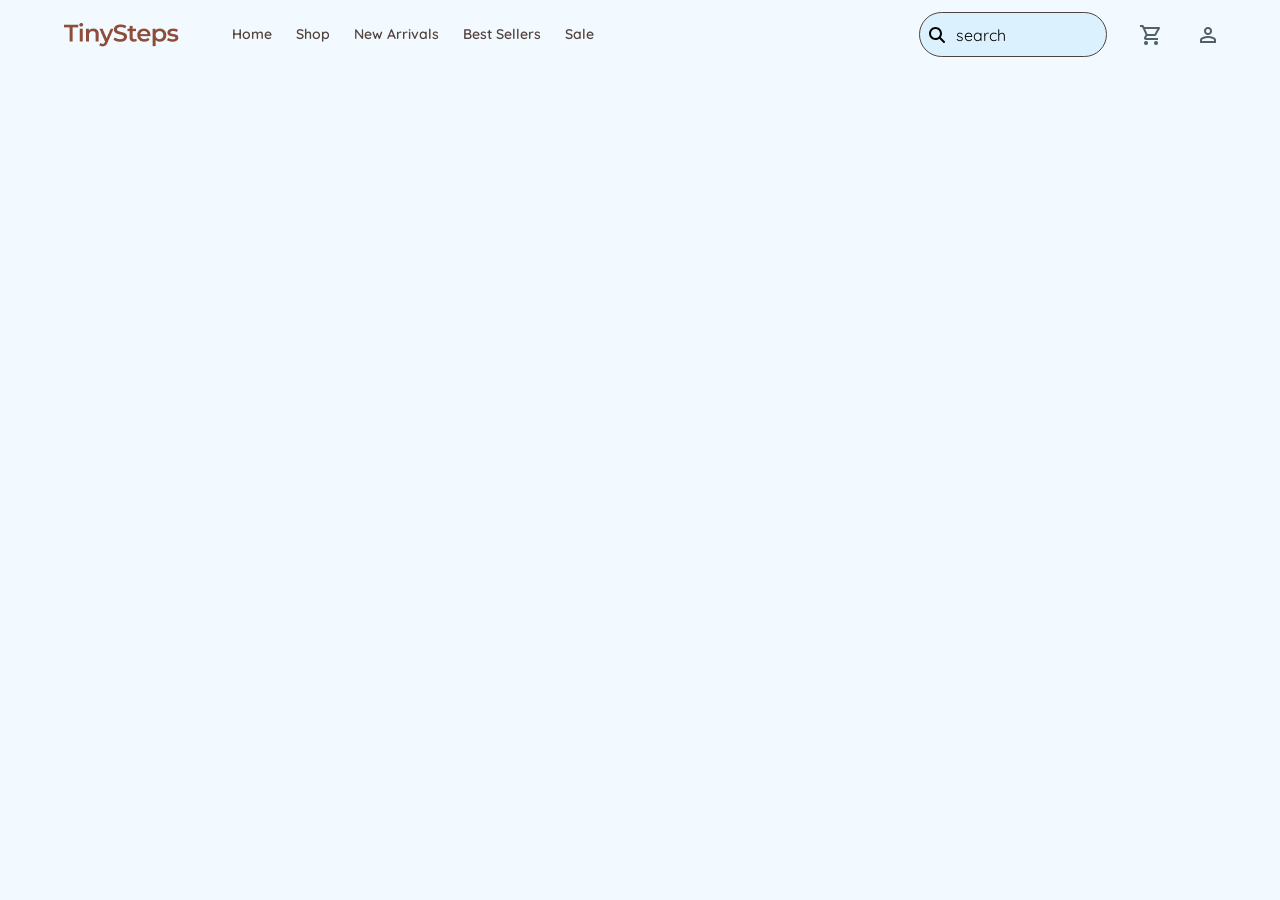
==== src/index.html @ 7cc8b386 "creating tiny steps header" ====
<!DOCTYPE html>
<html lang="en">
<head>
    <meta charset="UTF-8">
    <meta name="viewport" content="width=device-width, initial-scale=1.0">
    <title>tiny</title>
    <link href="./output.css" rel="stylesheet">
    <link rel="preconnect" href="https://fonts.googleapis.com">
<link rel="preconnect" href="https://fonts.gstatic.com" crossorigin>
<link href="https://fonts.googleapis.com/css2?family=Quicksand:wght@300..700&display=swap" rel="stylesheet">
</head>
<body>
<div class="body">
    <header class="flex items-center justify-between max-w-6xl mx-auto pt-3 pb-3">
        <div class="">
            <div class="logo">
                <a href="./index.html">
                    <img src="./img/TinySteps.png" alt="Tiny Steps logo">
                </a>
            </div>
        </div>
        <div class="nav">
            <ul class=" flex gap-6 text-[#53433F] ml-[50px] font-semibold text-[14px]">
                <li><a href="./index.html">Home</a></li>
                <li><a href="./shop.html">Shop</a></li>
                <li><a href="./new. arrivals.html">New Arrivals</a></li>
                <li><a href="./best sellers.html">Best Sellers</a></li>
                <li><a href="./sale.html">Sale</a></li>
            </ul>
        </div>

      <div class="search">

        <form>
          <label class="flex relative items-center ml-[323px] mr-[30px] "> 
            <img src="./img/magnifying-glass-solid.svg " class="h-4 w-4 absolute left-2.5 ">
            <input  type="search" placeholder="search" class="pl-9 h-[45px] w-[188px] rounded-full bg-[#DBF1FE] border-[0.5px] border-[#53433F]">
          </label>
        </form>
      </div>
     <div class="icons">
        <ul class="flex gap-10 items-center">
            <li> <img src="./img/Container.png"> </li>
            <li><img src="./img/Icon.png"></li>
        </ul>



     </div>
    








        </div>

    </header>
</div>












    
</body>
</html>
---- src/output.css ----
/*! tailwindcss v4.3.3 | MIT License | https://tailwindcss.com */
@layer properties;
@layer theme, base, components, utilities;
@layer theme {
  :root, :host {
    --font-sans: -apple-system, BlinkMacSystemFont, "Segoe UI", Roboto, "Helvetica Neue",
      "Noto Sans", Arial, sans-serif, "Apple Color Emoji", "Segoe UI Emoji",
      "Segoe UI Symbol", "Noto Color Emoji";
    --font-mono: ui-monospace, SFMono-Regular, Menlo, Monaco, Consolas, "Liberation Mono",
      "Courier New", monospace;
    --spacing: 0.25rem;
    --container-xl: 36rem;
    --container-4xl: 56rem;
    --container-5xl: 64rem;
    --container-6xl: 72rem;
    --container-7xl: 80rem;
    --font-weight-medium: 500;
    --font-weight-semibold: 600;
    --font-weight-bold: 700;
    --default-font-family: var(--font-sans);
    --default-mono-font-family: var(--font-mono);
    --color-background: #F3FAFF;
    --font-Quicksand: 'Quicksand';
  }
}
@layer base {
  *, ::after, ::before, ::backdrop, ::file-selector-button {
    box-sizing: border-box;
    margin: 0;
    padding: 0;
    border: 0 solid;
  }
  html, :host {
    line-height: 1.5;
    -webkit-text-size-adjust: 100%;
    tab-size: 4;
    font-family: var(--default-font-family, -apple-system, BlinkMacSystemFont, "Segoe UI", Roboto, "Helvetica Neue", "Noto Sans", Arial, sans-serif, "Apple Color Emoji", "Segoe UI Emoji", "Segoe UI Symbol", "Noto Color Emoji");
    font-feature-settings: var(--default-font-feature-settings, normal);
    font-variation-settings: var(--default-font-variation-settings, normal);
    -webkit-tap-highlight-color: transparent;
  }
  hr {
    height: 0;
    color: inherit;
    border-top-width: 1px;
  }
  abbr:where([title]) {
    -webkit-text-decoration: underline dotted;
    text-decoration: underline dotted;
  }
  h1, h2, h3, h4, h5, h6 {
    font-size: inherit;
    font-weight: inherit;
  }
  a {
    color: inherit;
    -webkit-text-decoration: inherit;
    text-decoration: inherit;
  }
  b, strong {
    font-weight: bolder;
  }
  code, kbd, samp, pre {
    font-family: var(--default-mono-font-family, ui-monospace, SFMono-Regular, Menlo, Monaco, Consolas, "Liberation Mono", "Courier New", monospace);
    font-feature-settings: var(--default-mono-font-feature-settings, normal);
    font-variation-settings: var(--default-mono-font-variation-settings, normal);
    font-size: 1em;
  }
  small {
    font-size: 80%;
  }
  sub, sup {
    font-size: 75%;
    line-height: 0;
    position: relative;
    vertical-align: baseline;
  }
  sub {
    bottom: -0.25em;
  }
  sup {
    top: -0.5em;
  }
  table {
    text-indent: 0;
    border-color: inherit;
    border-collapse: collapse;
  }
  :-moz-focusring:where(:not(iframe)) {
    outline: auto;
  }
  progress {
    vertical-align: baseline;
  }
  summary {
    display: list-item;
  }
  ol, ul, menu {
    list-style: none;
  }
  img, svg, video, canvas, audio, iframe, embed, object {
    display: block;
    vertical-align: middle;
  }
  img, video {
    max-width: 100%;
    height: auto;
  }
  button, input, select, optgroup, textarea, ::file-selector-button {
    font: inherit;
    font-feature-settings: inherit;
    font-variation-settings: inherit;
    letter-spacing: inherit;
    color: inherit;
    border-radius: 0;
    background-color: transparent;
    opacity: 1;
  }
  :where(select:is([multiple], [size])) optgroup {
    font-weight: bolder;
  }
  :where(select:is([multiple], [size])) optgroup option {
    padding-inline-start: 20px;
  }
  ::file-selector-button {
    margin-inline-end: 4px;
  }
  ::placeholder {
    opacity: 1;
  }
  @supports (not (-webkit-appearance: -apple-pay-button))  or (contain-intrinsic-size: 1px) {
    ::placeholder {
      color: currentcolor;
      @supports (color: color-mix(in lab, red, red)) {
        color: color-mix(in oklab, currentcolor 50%, transparent);
      }
    }
  }
  textarea {
    resize: vertical;
  }
  ::-webkit-search-decoration {
    -webkit-appearance: none;
  }
  ::-webkit-date-and-time-value {
    min-height: 1lh;
    text-align: inherit;
  }
  ::-webkit-datetime-edit {
    display: inline-flex;
  }
  ::-webkit-datetime-edit-fields-wrapper {
    padding: 0;
  }
  ::-webkit-datetime-edit, ::-webkit-datetime-edit-year-field, ::-webkit-datetime-edit-month-field, ::-webkit-datetime-edit-day-field, ::-webkit-datetime-edit-hour-field, ::-webkit-datetime-edit-minute-field, ::-webkit-datetime-edit-second-field, ::-webkit-datetime-edit-millisecond-field, ::-webkit-datetime-edit-meridiem-field {
    padding-block: 0;
  }
  ::-webkit-calendar-picker-indicator {
    line-height: 1;
  }
  :-moz-ui-invalid {
    box-shadow: none;
  }
  button, input:where([type="button"], [type="reset"], [type="submit"]), ::file-selector-button {
    appearance: button;
  }
  ::-webkit-inner-spin-button, ::-webkit-outer-spin-button {
    height: auto;
  }
  [hidden]:where(:not([hidden="until-found"])) {
    display: none !important;
  }
}
@layer utilities {
  .absolute {
    position: absolute;
  }
  .relative {
    position: relative;
  }
  .left-2\.5 {
    left: calc(var(--spacing) * 2.5);
  }
  .container {
    width: 100%;
    @media (width >= 40rem) {
      max-width: 40rem;
    }
    @media (width >= 48rem) {
      max-width: 48rem;
    }
    @media (width >= 64rem) {
      max-width: 64rem;
    }
    @media (width >= 80rem) {
      max-width: 80rem;
    }
    @media (width >= 96rem) {
      max-width: 96rem;
    }
  }
  .m-auto {
    margin: auto;
  }
  .mx-auto {
    margin-inline: auto;
  }
  .mr-\[3px\] {
    margin-right: 3px;
  }
  .mr-\[4px\] {
    margin-right: 4px;
  }
  .mr-\[30px\] {
    margin-right: 30px;
  }
  .mr-\[40px\] {
    margin-right: 40px;
  }
  .mr-\[64px\] {
    margin-right: 64px;
  }
  .ml-3\.5 {
    margin-left: calc(var(--spacing) * 3.5);
  }
  .ml-\[3px\] {
    margin-left: 3px;
  }
  .ml-\[5\] {
    margin-left: 5;
  }
  .ml-\[12px\] {
    margin-left: 12px;
  }
  .ml-\[30px\] {
    margin-left: 30px;
  }
  .ml-\[50px\] {
    margin-left: 50px;
  }
  .ml-\[60p\] {
    margin-left: 60p;
  }
  .ml-\[60px\] {
    margin-left: 60px;
  }
  .ml-\[64px\] {
    margin-left: 64px;
  }
  .ml-\[70px\] {
    margin-left: 70px;
  }
  .ml-\[72px\] {
    margin-left: 72px;
  }
  .ml-\[72pxpx\] {
    margin-left: 72pxpx;
  }
  .ml-\[128px\] {
    margin-left: 128px;
  }
  .ml-\[200px\] {
    margin-left: 200px;
  }
  .ml-\[323px\] {
    margin-left: 323px;
  }
  .ml-\[350-2px\] {
    margin-left: 350-2px;
  }
  .ml-\[350-27px\] {
    margin-left: 350-27px;
  }
  .ml-\[350-px\] {
    margin-left: 350-px;
  }
  .ml-\[350px-27px\] {
    margin-left: 350px-27px;
  }
  .ml-\[350px\] {
    margin-left: 350px;
  }
  .ml-\[400px\] {
    margin-left: 400px;
  }
  .ml-\[600px\] {
    margin-left: 600px;
  }
  .ml-\[1280px\] {
    margin-left: 1280px;
  }
  .ml-\[px\] {
    margin-left: px;
  }
  .flex {
    display: flex;
  }
  .h-4 {
    height: calc(var(--spacing) * 4);
  }
  .h-\[45px\] {
    height: 45px;
  }
  .w-4 {
    width: calc(var(--spacing) * 4);
  }
  .w-\[188px\] {
    width: 188px;
  }
  .max-w-4xl {
    max-width: var(--container-4xl);
  }
  .max-w-5 {
    max-width: calc(var(--spacing) * 5);
  }
  .max-w-5xl {
    max-width: var(--container-5xl);
  }
  .max-w-6xl {
    max-width: var(--container-6xl);
  }
  .max-w-7xl {
    max-width: var(--container-7xl);
  }
  .max-w-70 {
    max-width: calc(var(--spacing) * 70);
  }
  .max-w-\[1\] {
    max-width: 1;
  }
  .max-w-\[100px\] {
    max-width: 100px;
  }
  .max-w-\[1200\] {
    max-width: 1200;
  }
  .max-w-\[1200px\] {
    max-width: 1200px;
  }
  .max-w-\[1300px\] {
    max-width: 1300px;
  }
  .max-w-\[1400px\] {
    max-width: 1400px;
  }
  .max-w-xl {
    max-width: var(--container-xl);
  }
  .items-center {
    align-items: center;
  }
  .justify-between {
    justify-content: space-between;
  }
  .gap-1\.5 {
    gap: calc(var(--spacing) * 1.5);
  }
  .gap-3 {
    gap: calc(var(--spacing) * 3);
  }
  .gap-4 {
    gap: calc(var(--spacing) * 4);
  }
  .gap-6 {
    gap: calc(var(--spacing) * 6);
  }
  .gap-7 {
    gap: calc(var(--spacing) * 7);
  }
  .gap-10 {
    gap: calc(var(--spacing) * 10);
  }
  .rounded-full {
    border-radius: calc(infinity * 1px);
  }
  .border {
    border-style: var(--tw-border-style);
    border-width: 1px;
  }
  .border-\[0\.5\] {
    border-style: var(--tw-border-style);
    border-width: 0.5;
  }
  .border-\[0\.5px\] {
    border-style: var(--tw-border-style);
    border-width: 0.5px;
  }
  .border-\[1px\] {
    border-style: var(--tw-border-style);
    border-width: 1px;
  }
  .border-\[\#53433F\] {
    border-color: #53433F;
  }
  .border-\[0\.5p\] {
    border-color: 0.5p;
  }
  .border-\[1p\] {
    border-color: 1p;
  }
  .border-\[px\] {
    border-color: px;
  }
  .bg-\[\#DBF1FE\] {
    background-color: #DBF1FE;
  }
  .p-1 {
    padding: var(--spacing);
  }
  .p-2 {
    padding: calc(var(--spacing) * 2);
  }
  .pt-2 {
    padding-top: calc(var(--spacing) * 2);
  }
  .pt-3 {
    padding-top: calc(var(--spacing) * 3);
  }
  .pb-3 {
    padding-bottom: calc(var(--spacing) * 3);
  }
  .pl-9 {
    padding-left: calc(var(--spacing) * 9);
  }
  .text-\[14px\] {
    font-size: 14px;
  }
  .text-\[15px\] {
    font-size: 15px;
  }
  .font-bold {
    --tw-font-weight: var(--font-weight-bold);
    font-weight: var(--font-weight-bold);
  }
  .font-medium {
    --tw-font-weight: var(--font-weight-medium);
    font-weight: var(--font-weight-medium);
  }
  .font-semibold {
    --tw-font-weight: var(--font-weight-semibold);
    font-weight: var(--font-weight-semibold);
  }
  .text-\[\#53433F\] {
    color: #53433F;
  }
}
@layer base {
  body {
    font-family: var(--font-Quicksand);
    background-color: var(--color-background);
    color: var(--color-forground);
  }
}
@property --tw-border-style {
  syntax: "*";
  inherits: false;
  initial-value: solid;
}
@property --tw-font-weight {
  syntax: "*";
  inherits: false;
}
@layer properties {
  @supports ((-webkit-hyphens: none) and (not (margin-trim: inline))) or ((-moz-orient: inline) and (not (color:rgb(from red r g b)))) {
    *, ::before, ::after, ::backdrop {
      --tw-border-style: solid;
      --tw-font-weight: initial;
    }
  }
}
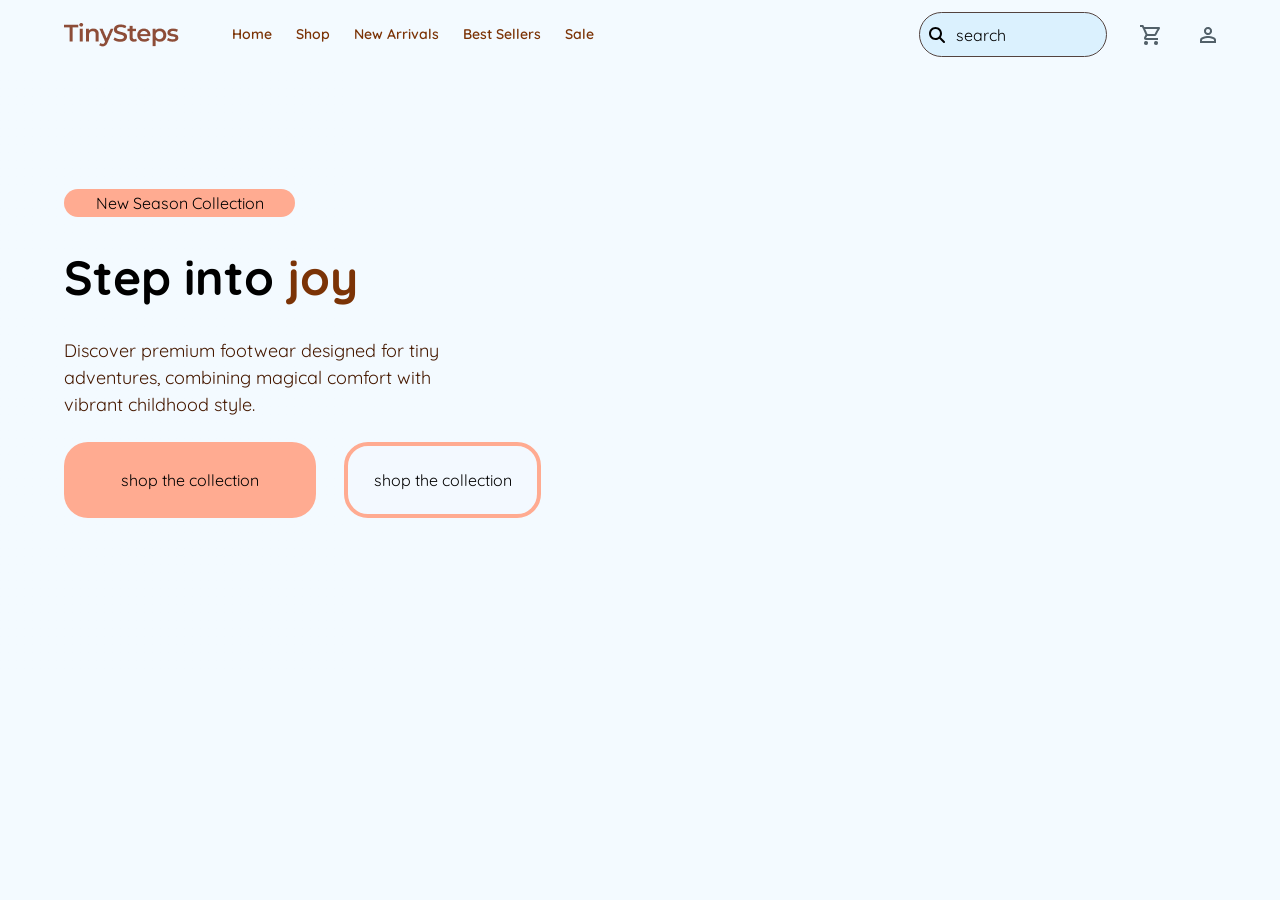
==== commit 89c1ea88: "tiny steps ps project header and hero-section" ====
--- a/src/index.html
+++ b/src/index.html
@@ -20,52 +20,50 @@
             </div>
         </div>
         <div class="nav">
-            <ul class=" flex gap-6 text-[#53433F] ml-[50px] font-semibold text-[14px]">
-                <li><a href="./index.html">Home</a></li>
-                <li><a href="./shop.html">Shop</a></li>
-                <li><a href="./new. arrivals.html">New Arrivals</a></li>
-                <li><a href="./best sellers.html">Best Sellers</a></li>
-                <li><a href="./sale.html">Sale</a></li>
+            <ul class=" flex gap-6 text-amber-900 ml-[50px] font-semibold text-[14px] ">
+                <li><a href="./index.html" class="relative w-max after:absolute pb-1 after:content-[''] after:h-[2px] after:w-0 after:bottom-0 after:bg-amber-900  after:left-0 hover:after:w-full hover:after:w-full hover:after:origin-center">Home</a></li>
+                <li><a href="./shop.html" class="relative w-max after:absolute pb-1 after:content-[''] after:h-[2px] after:w-0 after:bottom-0 after:bg-amber-900  after:left-0 hover:after:w-full hover:after:w-full hover:after:origin-center ">Shop</a></li>
+                <li><a href="./new. arrivals.html" class="relative w-max after:absolute pb-1 after:content-[''] after:h-[2px] after:w-0 after:bottom-0 after:bg-amber-900  after:left-0 hover:after:w-full hover:after:w-full hover:after:origin-center ">New Arrivals</a></li>
+                <li><a href="./best sellers.html" class="relative w-max after:absolute pb-1 after:content-[''] after:h-[2px] after:w-0 after:bottom-0 after:bg-amber-900  after:left-0 hover:after:w-full hover:after:w-full hover:after:origin-center ">Best Sellers</a></li>
+                <li><a href="./sale.html" class="relative w-max after:absolute pb-1 after:content-[''] after:h-[2px] after:w-0 after:bottom-0 after:bg-amber-900  after:left-0 hover:after:w-full hover:after:w-full hover:after:origin-center ">Sale</a></li>
             </ul>
         </div>
-
-      <div class="search">
-
-        <form>
-          <label class="flex relative items-center ml-[323px] mr-[30px] "> 
+        <div class="search">
+            <form>
+            <label class="flex relative items-center ml-[323px] mr-[30px] "> 
             <img src="./img/magnifying-glass-solid.svg " class="h-4 w-4 absolute left-2.5 ">
             <input  type="search" placeholder="search" class="pl-9 h-[45px] w-[188px] rounded-full bg-[#DBF1FE] border-[0.5px] border-[#53433F]">
-          </label>
-        </form>
-      </div>
+            </label>
+            </form>
+        </div>
      <div class="icons">
         <ul class="flex gap-10 items-center">
             <li> <img src="./img/Container.png"> </li>
             <li><img src="./img/Icon.png"></li>
         </ul>
+     </div>
+</div>
+</header>
+<section class="relative bg-[url('./img/image.png')] bg-scroll bg-no-repeat bg-cover h-[600px] w-full  ">
+   <div class=" absolute bg-gradient-to-r from-[#F3FAFF]/80 via-[#F3FAFF]/40 to-[#F3FAFF]/0 inset-0">
+    <div class="flex flex-col max-w-6xl  m-auto gap-6 mt-30 "><p class="bg-[#FFAB91] w-[231px] h-7 rounded-full items-center flex justify-center">New Season Collection</p>
+    <h1 class="font-extrabold text-[48px] text-black">Step into <span class="text-amber-900">joy</span></h1>
+        <p class="text-[18px] whitespace-pre-line text-amber-950 ">Discover premium footwear designed for tiny
+       adventures, combining magical comfort with
+       vibrant childhood style.</p>
+       <div class="flex flex-wrap gap-7"><button class="bg-[#FFAB91] h-[76px] w-[252px] rounded-3xl font-regular font-size-[16px]">shop the collection</button>
+       <button class=" h-[76px] w-[197px] border-[4px] border-[#ffab91] rounded-3xl font-regular font-size-[16px] bg-[#F3FAFF]/50">shop the collection</button>
+       </div>
+    </div>
+    </div>
+    <div class="sec2">
+        <ul>
+            <li></li>
+            <li></li>
+            <li></li>
+        </ul>
 
-
-
-     </div>
-    
-
-
-
-
-
-
-
-
-        </div>
-
-    </header>
-</div>
-
-
-
-
-
-
+    </div>
 
 
 
@@ -74,4 +72,4 @@
 
     
 </body>
-</html>+</html>
--- a/src/output.css
+++ b/src/output.css
@@ -8,15 +8,19 @@
       "Segoe UI Symbol", "Noto Color Emoji";
     --font-mono: ui-monospace, SFMono-Regular, Menlo, Monaco, Consolas, "Liberation Mono",
       "Courier New", monospace;
+    --color-red-200: oklch(88.5% 0.062 18.334);
+    --color-amber-900: oklch(41.4% 0.112 45.904);
+    --color-amber-950: oklch(27.9% 0.077 45.635);
+    --color-black: #000;
     --spacing: 0.25rem;
-    --container-xl: 36rem;
-    --container-4xl: 56rem;
-    --container-5xl: 64rem;
     --container-6xl: 72rem;
-    --container-7xl: 80rem;
-    --font-weight-medium: 500;
     --font-weight-semibold: 600;
     --font-weight-bold: 700;
+    --font-weight-extrabold: 800;
+    --leading-tight: 1.25;
+    --leading-loose: 2;
+    --radius-3xl: 1.5rem;
+    --blur-md: 12px;
     --default-font-family: var(--font-sans);
     --default-mono-font-family: var(--font-mono);
     --color-background: #F3FAFF;
@@ -178,173 +182,77 @@
   .relative {
     position: relative;
   }
+  .inset-0 {
+    inset: 0px;
+  }
   .left-2\.5 {
     left: calc(var(--spacing) * 2.5);
   }
-  .container {
-    width: 100%;
-    @media (width >= 40rem) {
-      max-width: 40rem;
-    }
-    @media (width >= 48rem) {
-      max-width: 48rem;
-    }
-    @media (width >= 64rem) {
-      max-width: 64rem;
-    }
-    @media (width >= 80rem) {
-      max-width: 80rem;
-    }
-    @media (width >= 96rem) {
-      max-width: 96rem;
-    }
-  }
   .m-auto {
     margin: auto;
   }
   .mx-auto {
     margin-inline: auto;
   }
-  .mr-\[3px\] {
-    margin-right: 3px;
-  }
-  .mr-\[4px\] {
-    margin-right: 4px;
+  .mt-30 {
+    margin-top: calc(var(--spacing) * 30);
   }
   .mr-\[30px\] {
     margin-right: 30px;
   }
-  .mr-\[40px\] {
-    margin-right: 40px;
-  }
-  .mr-\[64px\] {
-    margin-right: 64px;
-  }
-  .ml-3\.5 {
-    margin-left: calc(var(--spacing) * 3.5);
-  }
-  .ml-\[3px\] {
-    margin-left: 3px;
-  }
-  .ml-\[5\] {
-    margin-left: 5;
-  }
-  .ml-\[12px\] {
-    margin-left: 12px;
-  }
-  .ml-\[30px\] {
-    margin-left: 30px;
-  }
   .ml-\[50px\] {
     margin-left: 50px;
   }
-  .ml-\[60p\] {
-    margin-left: 60p;
-  }
-  .ml-\[60px\] {
-    margin-left: 60px;
-  }
-  .ml-\[64px\] {
-    margin-left: 64px;
-  }
-  .ml-\[70px\] {
-    margin-left: 70px;
-  }
-  .ml-\[72px\] {
-    margin-left: 72px;
-  }
-  .ml-\[72pxpx\] {
-    margin-left: 72pxpx;
-  }
-  .ml-\[128px\] {
-    margin-left: 128px;
-  }
-  .ml-\[200px\] {
-    margin-left: 200px;
-  }
   .ml-\[323px\] {
     margin-left: 323px;
   }
-  .ml-\[350-2px\] {
-    margin-left: 350-2px;
-  }
-  .ml-\[350-27px\] {
-    margin-left: 350-27px;
-  }
-  .ml-\[350-px\] {
-    margin-left: 350-px;
-  }
-  .ml-\[350px-27px\] {
-    margin-left: 350px-27px;
-  }
-  .ml-\[350px\] {
-    margin-left: 350px;
-  }
-  .ml-\[400px\] {
-    margin-left: 400px;
-  }
-  .ml-\[600px\] {
-    margin-left: 600px;
-  }
-  .ml-\[1280px\] {
-    margin-left: 1280px;
-  }
-  .ml-\[px\] {
-    margin-left: px;
-  }
   .flex {
     display: flex;
   }
   .h-4 {
     height: calc(var(--spacing) * 4);
   }
+  .h-7 {
+    height: calc(var(--spacing) * 7);
+  }
   .h-\[45px\] {
     height: 45px;
   }
+  .h-\[76px\] {
+    height: 76px;
+  }
+  .h-\[600px\] {
+    height: 600px;
+  }
   .w-4 {
     width: calc(var(--spacing) * 4);
   }
   .w-\[188px\] {
     width: 188px;
   }
-  .max-w-4xl {
-    max-width: var(--container-4xl);
-  }
-  .max-w-5 {
-    max-width: calc(var(--spacing) * 5);
-  }
-  .max-w-5xl {
-    max-width: var(--container-5xl);
+  .w-\[197px\] {
+    width: 197px;
+  }
+  .w-\[231px\] {
+    width: 231px;
+  }
+  .w-\[252px\] {
+    width: 252px;
+  }
+  .w-full {
+    width: 100%;
+  }
+  .w-max {
+    width: max-content;
   }
   .max-w-6xl {
     max-width: var(--container-6xl);
   }
-  .max-w-7xl {
-    max-width: var(--container-7xl);
-  }
-  .max-w-70 {
-    max-width: calc(var(--spacing) * 70);
-  }
-  .max-w-\[1\] {
-    max-width: 1;
-  }
-  .max-w-\[100px\] {
-    max-width: 100px;
-  }
-  .max-w-\[1200\] {
-    max-width: 1200;
-  }
-  .max-w-\[1200px\] {
-    max-width: 1200px;
-  }
-  .max-w-\[1300px\] {
-    max-width: 1300px;
-  }
-  .max-w-\[1400px\] {
-    max-width: 1400px;
-  }
-  .max-w-xl {
-    max-width: var(--container-xl);
+  .flex-col {
+    flex-direction: column;
+  }
+  .flex-wrap {
+    flex-wrap: wrap;
   }
   .items-center {
     align-items: center;
@@ -352,14 +260,8 @@
   .justify-between {
     justify-content: space-between;
   }
-  .gap-1\.5 {
-    gap: calc(var(--spacing) * 1.5);
-  }
-  .gap-3 {
-    gap: calc(var(--spacing) * 3);
-  }
-  .gap-4 {
-    gap: calc(var(--spacing) * 4);
+  .justify-center {
+    justify-content: center;
   }
   .gap-6 {
     gap: calc(var(--spacing) * 6);
@@ -370,52 +272,70 @@
   .gap-10 {
     gap: calc(var(--spacing) * 10);
   }
+  .rounded-3xl {
+    border-radius: var(--radius-3xl);
+  }
   .rounded-full {
     border-radius: calc(infinity * 1px);
-  }
-  .border {
-    border-style: var(--tw-border-style);
-    border-width: 1px;
-  }
-  .border-\[0\.5\] {
-    border-style: var(--tw-border-style);
-    border-width: 0.5;
   }
   .border-\[0\.5px\] {
     border-style: var(--tw-border-style);
     border-width: 0.5px;
   }
-  .border-\[1px\] {
+  .border-\[4px\] {
     border-style: var(--tw-border-style);
-    border-width: 1px;
+    border-width: 4px;
   }
   .border-\[\#53433F\] {
     border-color: #53433F;
   }
-  .border-\[0\.5p\] {
-    border-color: 0.5p;
-  }
-  .border-\[1p\] {
-    border-color: 1p;
-  }
-  .border-\[px\] {
-    border-color: px;
+  .border-\[\#ffab91\] {
+    border-color: #ffab91;
   }
   .bg-\[\#DBF1FE\] {
     background-color: #DBF1FE;
   }
-  .p-1 {
-    padding: var(--spacing);
-  }
-  .p-2 {
-    padding: calc(var(--spacing) * 2);
-  }
-  .pt-2 {
-    padding-top: calc(var(--spacing) * 2);
+  .bg-\[\#F3FAFF\]\/50 {
+    background-color: color-mix(in oklab, #F3FAFF 50%, transparent);
+  }
+  .bg-\[\#FFAB91\] {
+    background-color: #FFAB91;
+  }
+  .bg-gradient-to-r {
+    --tw-gradient-position: to right in oklab;
+    background-image: linear-gradient(var(--tw-gradient-stops));
+  }
+  .bg-\[url\(\'\.\/img\/image\.png\'\)\] {
+    background-image: url('./img/image.png');
+  }
+  .from-\[\#F3FAFF\]\/80 {
+    --tw-gradient-from: color-mix(in oklab, #F3FAFF 80%, transparent);
+    --tw-gradient-stops: var(--tw-gradient-via-stops, var(--tw-gradient-position), var(--tw-gradient-from) var(--tw-gradient-from-position), var(--tw-gradient-to) var(--tw-gradient-to-position));
+  }
+  .via-\[\#F3FAFF\]\/40 {
+    --tw-gradient-via: color-mix(in oklab, #F3FAFF 40%, transparent);
+    --tw-gradient-via-stops: var(--tw-gradient-position), var(--tw-gradient-from) var(--tw-gradient-from-position), var(--tw-gradient-via) var(--tw-gradient-via-position), var(--tw-gradient-to) var(--tw-gradient-to-position);
+    --tw-gradient-stops: var(--tw-gradient-via-stops);
+  }
+  .to-\[\#F3FAFF\]\/0 {
+    --tw-gradient-to: color-mix(in oklab, #F3FAFF 0%, transparent);
+    --tw-gradient-stops: var(--tw-gradient-via-stops, var(--tw-gradient-position), var(--tw-gradient-from) var(--tw-gradient-from-position), var(--tw-gradient-to) var(--tw-gradient-to-position));
+  }
+  .bg-cover {
+    background-size: cover;
+  }
+  .bg-scroll {
+    background-attachment: scroll;
+  }
+  .bg-no-repeat {
+    background-repeat: no-repeat;
   }
   .pt-3 {
     padding-top: calc(var(--spacing) * 3);
   }
+  .pb-1 {
+    padding-bottom: var(--spacing);
+  }
   .pb-3 {
     padding-bottom: calc(var(--spacing) * 3);
   }
@@ -425,23 +345,69 @@
   .text-\[14px\] {
     font-size: 14px;
   }
-  .text-\[15px\] {
-    font-size: 15px;
-  }
-  .font-bold {
-    --tw-font-weight: var(--font-weight-bold);
-    font-weight: var(--font-weight-bold);
-  }
-  .font-medium {
-    --tw-font-weight: var(--font-weight-medium);
-    font-weight: var(--font-weight-medium);
+  .text-\[18px\] {
+    font-size: 18px;
+  }
+  .text-\[48px\] {
+    font-size: 48px;
+  }
+  .font-extrabold {
+    --tw-font-weight: var(--font-weight-extrabold);
+    font-weight: var(--font-weight-extrabold);
   }
   .font-semibold {
     --tw-font-weight: var(--font-weight-semibold);
     font-weight: var(--font-weight-semibold);
   }
-  .text-\[\#53433F\] {
-    color: #53433F;
+  .whitespace-pre-line {
+    white-space: pre-line;
+  }
+  .text-amber-900 {
+    color: var(--color-amber-900);
+  }
+  .text-amber-950 {
+    color: var(--color-amber-950);
+  }
+  .text-black {
+    color: var(--color-black);
+  }
+  .after\:absolute::after {
+    content: var(--tw-content);
+    position: absolute;
+  }
+  .after\:bottom-0::after {
+    content: var(--tw-content);
+    bottom: 0px;
+  }
+  .after\:left-0::after {
+    content: var(--tw-content);
+    left: 0px;
+  }
+  .after\:h-\[2px\]::after {
+    content: var(--tw-content);
+    height: 2px;
+  }
+  .after\:w-0::after {
+    content: var(--tw-content);
+    width: 0px;
+  }
+  .after\:bg-amber-900::after {
+    content: var(--tw-content);
+    background-color: var(--color-amber-900);
+  }
+  .after\:content-\[\'\'\]::after {
+    --tw-content: '';
+    content: var(--tw-content);
+  }
+  @media (hover: hover) {
+    .hover\:after\:w-full:hover::after {
+      content: var(--tw-content);
+      width: 100%;
+    }
+    .hover\:after\:origin-center:hover::after {
+      content: var(--tw-content);
+      transform-origin: center;
+    }
   }
 }
 @layer base {
@@ -456,15 +422,72 @@
   inherits: false;
   initial-value: solid;
 }
+@property --tw-gradient-position {
+  syntax: "*";
+  inherits: false;
+}
+@property --tw-gradient-from {
+  syntax: "<color>";
+  inherits: false;
+  initial-value: #0000;
+}
+@property --tw-gradient-via {
+  syntax: "<color>";
+  inherits: false;
+  initial-value: #0000;
+}
+@property --tw-gradient-to {
+  syntax: "<color>";
+  inherits: false;
+  initial-value: #0000;
+}
+@property --tw-gradient-stops {
+  syntax: "*";
+  inherits: false;
+}
+@property --tw-gradient-via-stops {
+  syntax: "*";
+  inherits: false;
+}
+@property --tw-gradient-from-position {
+  syntax: "<length-percentage>";
+  inherits: false;
+  initial-value: 0%;
+}
+@property --tw-gradient-via-position {
+  syntax: "<length-percentage>";
+  inherits: false;
+  initial-value: 50%;
+}
+@property --tw-gradient-to-position {
+  syntax: "<length-percentage>";
+  inherits: false;
+  initial-value: 100%;
+}
 @property --tw-font-weight {
   syntax: "*";
+  inherits: false;
+}
+@property --tw-content {
+  syntax: "*";
+  initial-value: "";
   inherits: false;
 }
 @layer properties {
   @supports ((-webkit-hyphens: none) and (not (margin-trim: inline))) or ((-moz-orient: inline) and (not (color:rgb(from red r g b)))) {
     *, ::before, ::after, ::backdrop {
       --tw-border-style: solid;
+      --tw-gradient-position: initial;
+      --tw-gradient-from: #0000;
+      --tw-gradient-via: #0000;
+      --tw-gradient-to: #0000;
+      --tw-gradient-stops: initial;
+      --tw-gradient-via-stops: initial;
+      --tw-gradient-from-position: 0%;
+      --tw-gradient-via-position: 50%;
+      --tw-gradient-to-position: 100%;
       --tw-font-weight: initial;
+      --tw-content: "";
     }
   }
 }
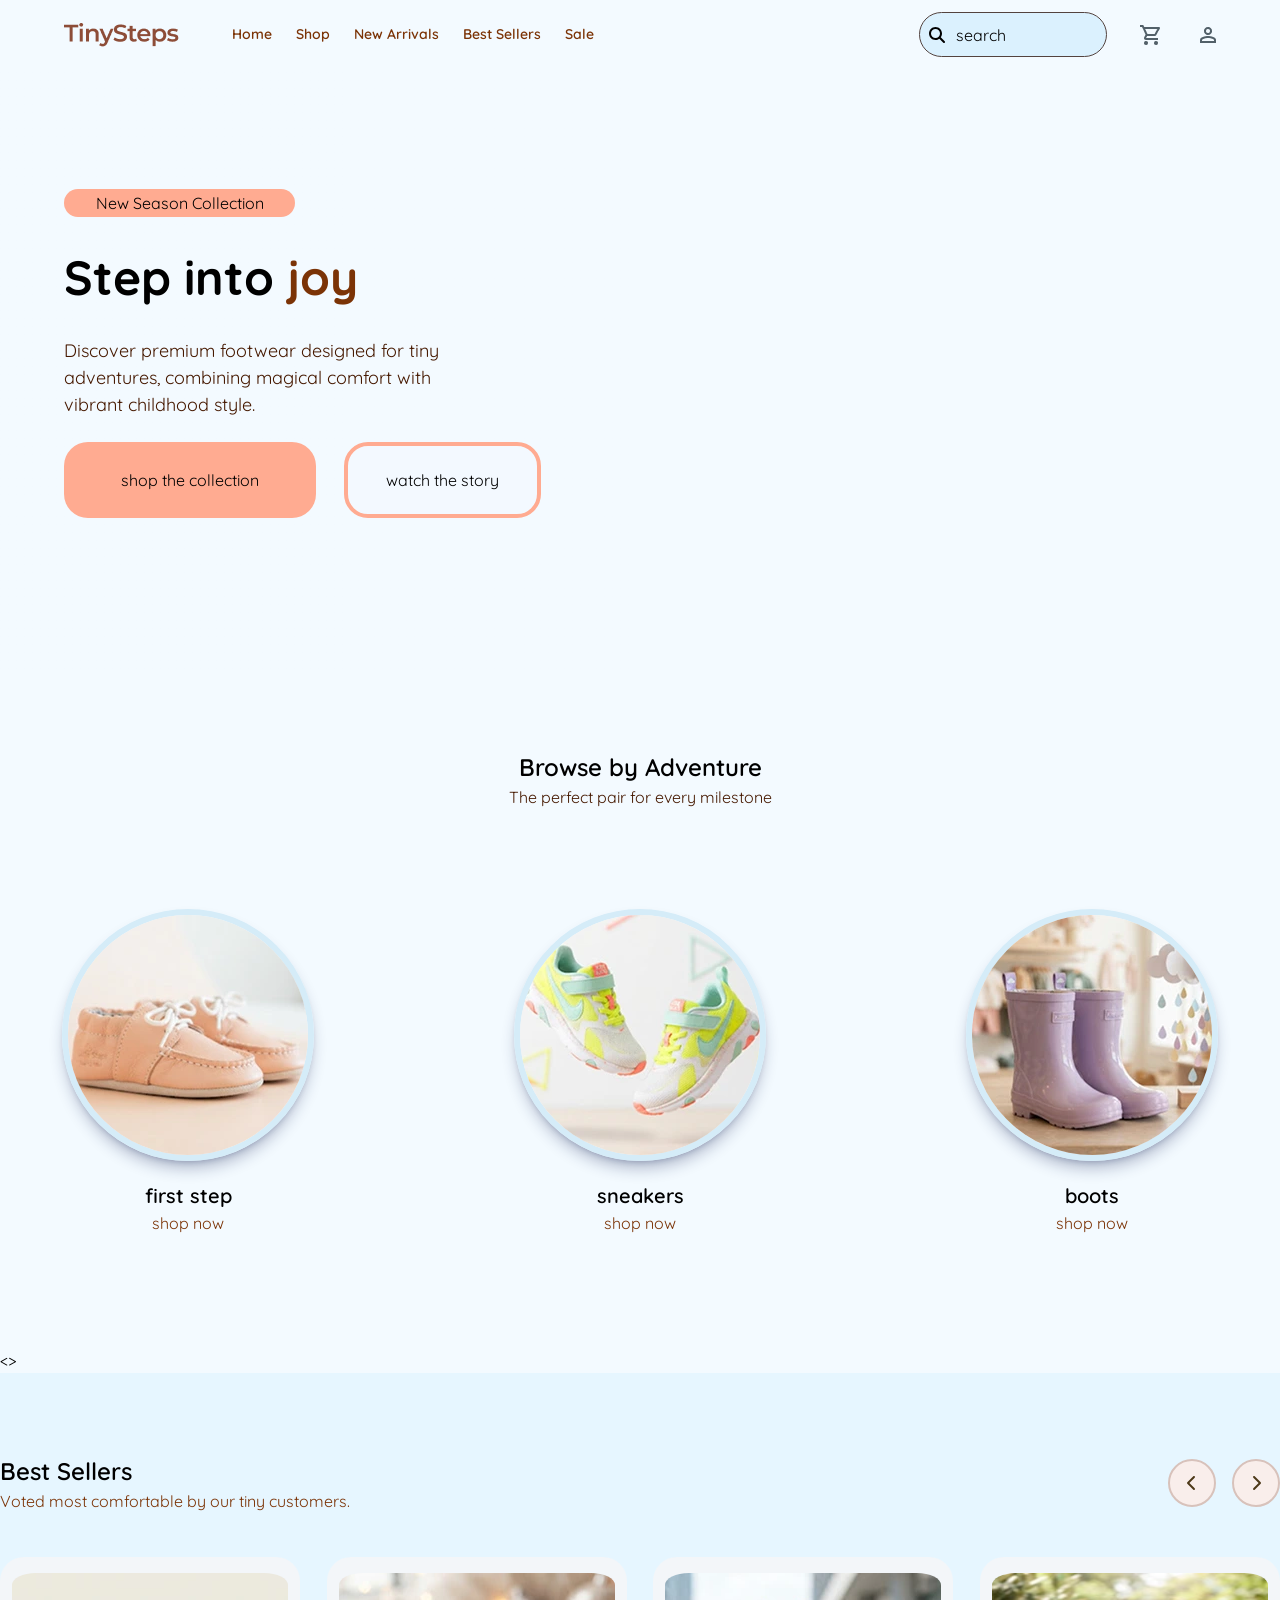
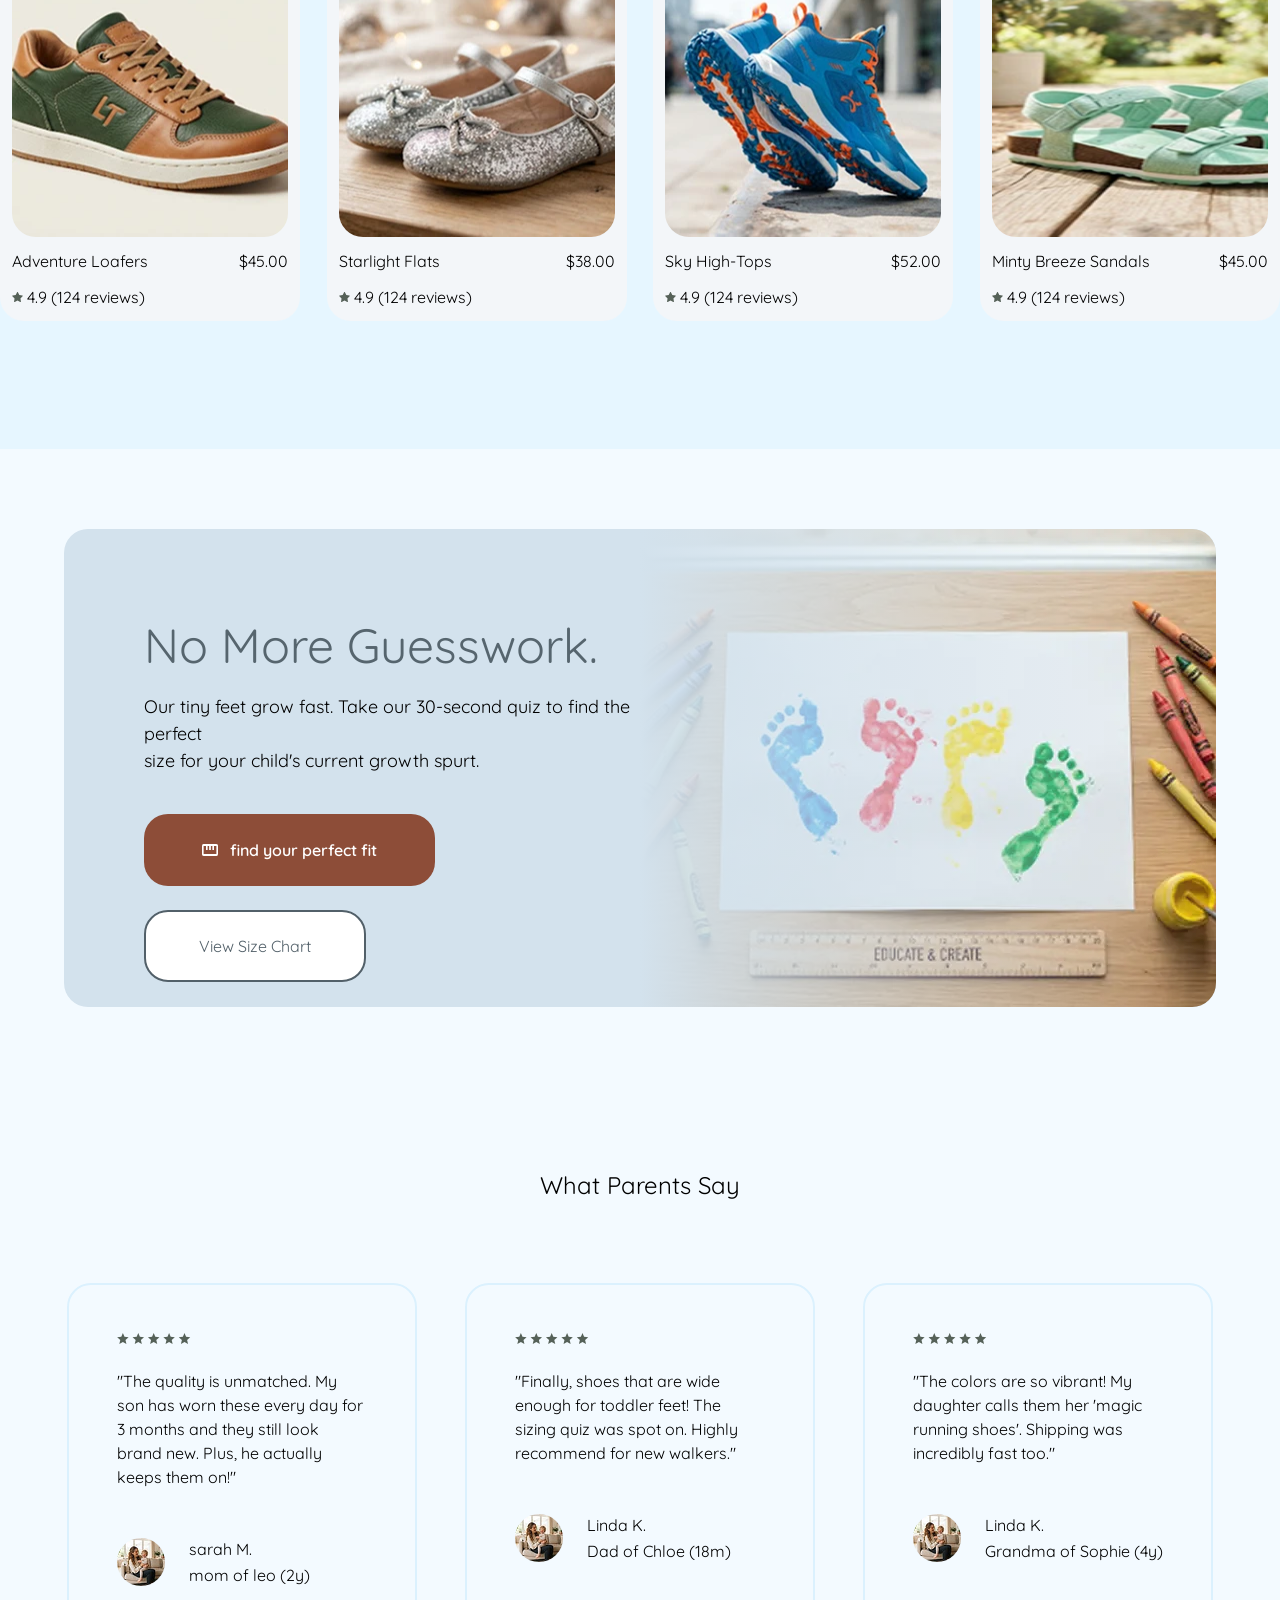
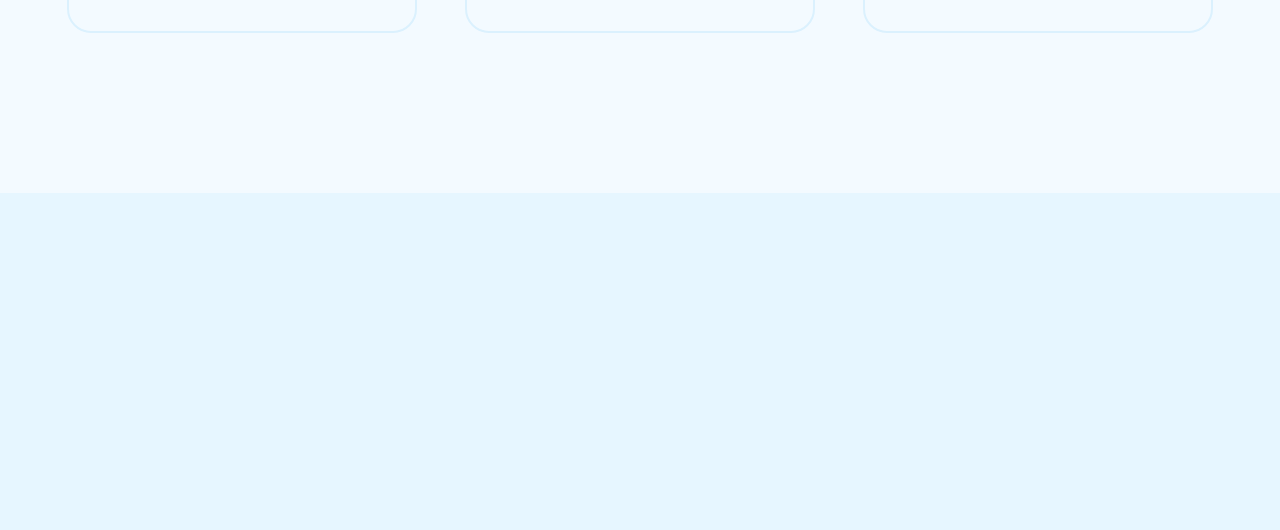
==== commit c096b3b4: "home page" ====
--- a/src/index.html
+++ b/src/index.html
@@ -20,19 +20,19 @@
             </div>
         </div>
         <div class="nav">
-            <ul class=" flex gap-6 text-amber-900 ml-[50px] font-semibold text-[14px] ">
-                <li><a href="./index.html" class="relative w-max after:absolute pb-1 after:content-[''] after:h-[2px] after:w-0 after:bottom-0 after:bg-amber-900  after:left-0 hover:after:w-full hover:after:w-full hover:after:origin-center">Home</a></li>
-                <li><a href="./shop.html" class="relative w-max after:absolute pb-1 after:content-[''] after:h-[2px] after:w-0 after:bottom-0 after:bg-amber-900  after:left-0 hover:after:w-full hover:after:w-full hover:after:origin-center ">Shop</a></li>
-                <li><a href="./new. arrivals.html" class="relative w-max after:absolute pb-1 after:content-[''] after:h-[2px] after:w-0 after:bottom-0 after:bg-amber-900  after:left-0 hover:after:w-full hover:after:w-full hover:after:origin-center ">New Arrivals</a></li>
-                <li><a href="./best sellers.html" class="relative w-max after:absolute pb-1 after:content-[''] after:h-[2px] after:w-0 after:bottom-0 after:bg-amber-900  after:left-0 hover:after:w-full hover:after:w-full hover:after:origin-center ">Best Sellers</a></li>
-                <li><a href="./sale.html" class="relative w-max after:absolute pb-1 after:content-[''] after:h-[2px] after:w-0 after:bottom-0 after:bg-amber-900  after:left-0 hover:after:w-full hover:after:w-full hover:after:origin-center ">Sale</a></li>
+            <ul class=" flex gap-6 text-amber-900 ml-12.5 font-semibold text-[14px] ">
+                <li><a href="./index.html" class="relative w-max after:absolute pb-1 after:content-[''] after:h-0.5 after:w-0 after:bottom-0 after:bg-amber-900  after:left-0 hover:after:w-full  hover:after:origin-center">Home</a></li>
+                <li><a href="./shop.html" class="relative w-max after:absolute pb-1 after:content-[''] after:h-0.5 after:w-0 after:bottom-0 after:bg-amber-900  after:left-0 hover:after:w-full hover:after:origin-center ">Shop</a></li>
+                <li><a href="./new. arrivals.html" class="relative w-max after:absolute pb-1 after:content-[''] after:h-0.5 after:w-0 after:bottom-0 after:bg-amber-900  after:left-0 hover:after:w-full hover:after:origin-center ">New Arrivals</a></li>
+                <li><a href="./best sellers.html" class="relative w-max after:absolute pb-1 after:content-[''] after:h-0.5 after:w-0 after:bottom-0 after:bg-amber-900  after:left-0 hover:after:w-full hover:after:origin-center ">Best Sellers</a></li>
+                <li><a href="./sale.html" class="relative w-max after:absolute pb-1 after:content-[''] after:h-0.5 after:w-0 after:bottom-0 after:bg-amber-900  after:left-0 hover:after:w-full hover:after:origin-center ">Sale</a></li>
             </ul>
         </div>
         <div class="search">
             <form>
-            <label class="flex relative items-center ml-[323px] mr-[30px] "> 
+            <label class="flex relative items-center ml-80.75 mr-7.5 "> 
             <img src="./img/magnifying-glass-solid.svg " class="h-4 w-4 absolute left-2.5 ">
-            <input  type="search" placeholder="search" class="pl-9 h-[45px] w-[188px] rounded-full bg-[#DBF1FE] border-[0.5px] border-[#53433F]">
+            <input  type="search" placeholder="search" class="pl-9 h-11.25 w-47 rounded-full bg-[#DBF1FE] border-[0.5px] border-[#53433F]">
             </label>
             </form>
         </div>
@@ -51,19 +51,215 @@
         <p class="text-[18px] whitespace-pre-line text-amber-950 ">Discover premium footwear designed for tiny
        adventures, combining magical comfort with
        vibrant childhood style.</p>
-       <div class="flex flex-wrap gap-7"><button class="bg-[#FFAB91] h-[76px] w-[252px] rounded-3xl font-regular font-size-[16px]">shop the collection</button>
-       <button class=" h-[76px] w-[197px] border-[4px] border-[#ffab91] rounded-3xl font-regular font-size-[16px] bg-[#F3FAFF]/50">shop the collection</button>
+       <div class="flex flex-wrap gap-7"><button class="bg-[#FFAB91] h-[76px] w-[252px] rounded-3xl font-regular text-[16px]">shop the collection</button>
+       <button class=" h-[76px] w-[197px] border-[4px] border-[#ffab91] rounded-3xl font-regular text-[16px] bg-[#F3FAFF]/50">watch the story</button>
        </div>
     </div>
     </div>
-    <div class="sec2">
-        <ul>
-            <li></li>
-            <li></li>
-            <li></li>
-        </ul>
-
-    </div>
+    </section>
+    <div class="background h-[600px] w-[1280px]">
+    <div class="sec2 mt-20">
+        <p class="text-black text-[24px] font-semibold text-center">Browse by Adventure</p>
+        <p class="text-amber-950 text-[16px] font-regular text-center">The perfect pair for every milestone</p>
+        <div >
+            <ul class="flex gap-50 justify-center items-center pt-[100px]">
+      
+            <li class="flex flex-col text-center">
+               <img src="./img/[base64].webp" alt="first step shoes" class="rounded-full border-6 border-[#D5ECF8] shadow-blue-950/30 shadow-lg">
+               <a href="./sneakers.html" class="text-black font-semibold mt-5 text-[20px]">first step</a>
+               <a href="./sneakers.html" class="text-amber-900 font-regular text-[16px]">shop now</a>
+
+               
+            </li>
+            <li class="flex flex-col text-center">
+            <img src="./img/[base64] 11.59.10.webp" alt="first step shoes" class="rounded-full border-6 border-[#D5ECF8] shadow-blue-950/30 shadow-lg">
+             <a href="./sneakers.html" class="text-black font-semibold mt-5 text-[20px]">sneakers</a>
+               <a href="./sneakers.html" class="text-amber-900 font-regular text-[16px]">shop now</a>
+            </li>
+            <li class="flex flex-col text-center">
+            <img src="./img/[base64].webp" alt="first step shoes" class="rounded-full border-6 border-[#D5ECF8] shadow-blue-950/30 shadow-lg">
+            <a href="./boots.html" class="text-black font-semibold mt-5 text-[20px]">boots</a>
+            <a href="./boots.html" class="text-amber-900 font-regular text-[16px]">shop now</a>
+            </li>
+            </ul>
+        </div>
+    </div>
+</div>
+<>
+
+<div class="best sellers bg-[#E6F6FF] h-[676px] w-[1280px]">
+    <div class="flex justify-between items-center pt-[80px]">
+    <div>
+    <h3 class=" text-black font-semibold text-[24px] ">Best Sellers</h3>
+    <p class="text-amber-900 text-[16px] font-regular ">Voted most comfortable by our tiny customers.</p>
+    </div>
+    <div class="gap-4 flex">
+    <button class=" bg-[#f9eeeb] h-12 w-12 rounded-full border-2 border-[#D8C2BB] flex justify-center items-center "><img src="./img/chevron-left-solid.svg" class="h-4 w-4 "></button>
+    <button class=" bg-[#f9eeeb] h-12 w-12 rounded-full border-2 border-[#D8C2BB] flex justify-center items-center "><img src="./img/chevron-right-solid.svg" class="h-4 w-4 "></button>
+    </div>
+    </div>
+
+
+    <div class="carts flex justify-between pt-11">
+
+    <div class=" h-[364px] w-[300px] bg-[#f3f6f9] rounded-3xl flex flex-col pl-3 pr-3 pt-1">
+        <img src="./img/1.webp" class="h-[276px] w-[276px] rounded-3xl pt-[12px] flex-col">
+        <div class="flex-col">
+        <div class="flex justify-between mb-[12px] mt-[12px]">
+        <p class="font-[16px] font-normal">Adventure Loafers</p>
+        <p class="font-[16px] font-normal">$45.00</p>
+        </div>
+        <div class="gap-[4px] flex items-center mt-1">
+        <svg xmlns="http://www.w3.org/2000/svg" viewBox="0 0 576 512" class="h-[11px] w-[11px]"><!--!Font Awesome Free v7.3.1 by @fontawesome - https://fontawesome.com License - https://fontawesome.com/license/free Copyright 2026 Fonticons, Inc.--><path fill="#556158" d="M309.5-18.9c-4.1-8-12.4-13.1-21.4-13.1s-17.3 5.1-21.4 13.1L193.1 125.3 33.2 150.7c-8.9 1.4-16.3 7.7-19.1 16.3s-.5 18 5.8 24.4l114.4 114.5-25.2 159.9c-1.4 8.9 2.3 17.9 9.6 23.2s16.9 6.1 25 2L288.1 417.6 432.4 491c8 4.1 17.7 3.3 25-2s11-14.2 9.6-23.2L441.7 305.9 556.1 191.4c6.4-6.4 8.6-15.8 5.8-24.4s-10.1-14.9-19.1-16.3L383 125.3 309.5-18.9z"/></svg>
+        <p class="font-[16px] font-normal">4.9 (124 reviews)</p>
+        </div>
+        </div>
+    </div>
+
+    <div class=" h-[364px] w-[300px] bg-[#f3f6f9] rounded-3xl flex flex-col pl-3 pr-3 pt-1">
+        <img src="./img/4.webp" class="h-[276px] w-[276px] rounded-3xl pt-[12px] flex-col">
+        <div class="flex-col">
+        <div class="flex justify-between mb-[12px] mt-[12px]">
+        <p class="font-[16px] font-normal">Starlight Flats</p>
+        <p class="font-[16px] font-normal">$38.00</p>
+        </div>
+        <div class="gap-[4px] flex items-center mt-1">
+        <svg xmlns="http://www.w3.org/2000/svg" viewBox="0 0 576 512" class="h-[11px] w-[11px]"><!--!Font Awesome Free v7.3.1 by @fontawesome - https://fontawesome.com License - https://fontawesome.com/license/free Copyright 2026 Fonticons, Inc.--><path fill="#556158" d="M309.5-18.9c-4.1-8-12.4-13.1-21.4-13.1s-17.3 5.1-21.4 13.1L193.1 125.3 33.2 150.7c-8.9 1.4-16.3 7.7-19.1 16.3s-.5 18 5.8 24.4l114.4 114.5-25.2 159.9c-1.4 8.9 2.3 17.9 9.6 23.2s16.9 6.1 25 2L288.1 417.6 432.4 491c8 4.1 17.7 3.3 25-2s11-14.2 9.6-23.2L441.7 305.9 556.1 191.4c6.4-6.4 8.6-15.8 5.8-24.4s-10.1-14.9-19.1-16.3L383 125.3 309.5-18.9z"/></svg>
+        <p class="font-[16px] font-normal">4.9 (124 reviews)</p>
+        </div>
+        </div>
+    </div>
+
+    <div class=" h-[364px] w-[300px] bg-[#f3f6f9] rounded-3xl flex flex-col pl-3 pr-3 pt-1">
+        <img src="./img/2.webp" class="h-[276px] w-[276px] rounded-3xl pt-[12px] flex-col">
+        <div class="flex-col">
+        <div class="flex justify-between mb-[12px] mt-[12px]">
+        <p class="font-[16px] font-normal">Sky High-Tops</p>
+        <p class="font-[16px] font-normal">$52.00</p>
+        </div>
+        <div class="gap-[4px] flex items-center mt-1">
+        <svg xmlns="http://www.w3.org/2000/svg" viewBox="0 0 576 512" class="h-[11px] w-[11px]"><!--!Font Awesome Free v7.3.1 by @fontawesome - https://fontawesome.com License - https://fontawesome.com/license/free Copyright 2026 Fonticons, Inc.--><path fill="#556158" d="M309.5-18.9c-4.1-8-12.4-13.1-21.4-13.1s-17.3 5.1-21.4 13.1L193.1 125.3 33.2 150.7c-8.9 1.4-16.3 7.7-19.1 16.3s-.5 18 5.8 24.4l114.4 114.5-25.2 159.9c-1.4 8.9 2.3 17.9 9.6 23.2s16.9 6.1 25 2L288.1 417.6 432.4 491c8 4.1 17.7 3.3 25-2s11-14.2 9.6-23.2L441.7 305.9 556.1 191.4c6.4-6.4 8.6-15.8 5.8-24.4s-10.1-14.9-19.1-16.3L383 125.3 309.5-18.9z"/></svg>
+        <p class="font-[16px] font-normal">4.9 (124 reviews)</p>
+        </div>
+        </div>
+    </div>
+
+    <div class=" h-91 w-75 bg-[#f3f6f9] rounded-3xl flex flex-col pl-3 pr-3 pt-1">
+        <img src="./img/3.webp" class="h-[276px] w-69 rounded-3xl pt-3 flex-col">
+        <div class="flex-col">
+        <div class="flex justify-between mb-[12px] mt-3">
+        <p class="font-[16px]">Minty Breeze Sandals</p>
+        <p class="font-normal">$45.00</p>
+        </div>
+        <div class="gap-1 flex items-center mt-1">
+        <svg xmlns="http://www.w3.org/2000/svg" viewBox="0 0 576 512" class="h-2.75 w-2.75"><!--!Font Awesome Free v7.3.1 by @fontawesome - https://fontawesome.com License - https://fontawesome.com/license/free Copyright 2026 Fonticons, Inc.--><path fill="#556158" d="M309.5-18.9c-4.1-8-12.4-13.1-21.4-13.1s-17.3 5.1-21.4 13.1L193.1 125.3 33.2 150.7c-8.9 1.4-16.3 7.7-19.1 16.3s-.5 18 5.8 24.4l114.4 114.5-25.2 159.9c-1.4 8.9 2.3 17.9 9.6 23.2s16.9 6.1 25 2L288.1 417.6 432.4 491c8 4.1 17.7 3.3 25-2s11-14.2 9.6-23.2L441.7 305.9 556.1 191.4c6.4-6.4 8.6-15.8 5.8-24.4s-10.1-14.9-19.1-16.3L383 125.3 309.5-18.9z"/></svg>
+        <p class="font-normal">4.9 (124 reviews)</p>
+        </div>
+        </div>
+    </div>
+</div>
+</div>
+
+<div>
+    <div class=" relative h-[478px] w-[1152px] rounded-3xl mx-auto mt-[80px] mb-20 bg-[#D3E2ED] overflow-x-hidden">
+        <div class="">
+            <div class=" flex  ">
+                <div class="pt-[80px] pl-[80px] ">
+                <h1 class="text-[48px] text-extrabold text-[#56656E]">No More Guesswork.</h1>
+                <p class="text-[18px] whitespace-pre-line pt-3 pb-3">Our tiny feet grow fast. Take our 30-second quiz to find the perfect 
+                size for your child's current growth spurt.</p>
+                <div class="flex flex-col gap-6 mt-7">
+                <button class=" bg-[#8D4D38] rounded-3xl flex items-center justify-center w-[291px] h-[72px] "><a href="#" class="flex text-center text-white font-semibold items-center gap-3"> <img src="./img/Container (1).webp" class="h-3 w-4  "/>find your perfect fit</a> 
+                </button>
+                <button class="h-[72px] w-[222px] bg-[#FFFFFF] border-2 border-[#526069] rounded-3xl flex items-center justify-center "><a href="#" class="flex text-[#526069] text-center ">View Size Chart</a> 
+                </button>
+            </div>
+            </div>
+            <img src="./img/pho.webp" class="mr-auto "/>
+            <div class="absolute bg-gradient-to-r from-[#D3E2ED]/100 to-[#D3E2ED]/0 right-0 top-0 bottom-0 w-1/2 m"></div>
+
+            </div>
+            
+        </div>
+        
+    </div>
+</div>
+<h1 class="text-center text-extrabold text-[24px] pt-20">What Parents Say</h1>
+<div class="flex gap-12 justify-center pt-20 pb-40">
+   
+    <div class="">
+        <div class="border-[#DBF1FE] border-[2px] h-[350px] w-[350px] rounded-3xl">
+            <div class="p-12">
+            <img src="./img/5stars.svg" class=""/>
+            <p class="pt-6 pb-12 text-[16px]">"The quality is unmatched. My
+               son has worn these every day
+               for 3 months and they still look
+               brand new. Plus, he actually
+               keeps them on!"
+            </p>
+            <div class="flex gap-2 items-center gap-6">
+                <img src="./img/sarah.png" class="h-12 w-12 rounded-full "/>
+                <div class="text-regular flex flex-col gap-[2px]">
+                    <span>sarah M.</span>
+                     <span>mom of leo (2y)</span>
+                </div>
+                </div>
+            </div>
+        </div>
+    </div>
+
+    <div>
+        <div class="border-[#DBF1FE] border-[2px] h-[350px] w-[350px] rounded-3xl">
+            <div class="p-12">
+            <img src="./img/5stars.svg" class=""/>
+            <p class="pt-6 pb-12 text-[16px]">"Finally, shoes that are wide
+            enough for toddler feet! The
+            sizing quiz was spot on. Highly
+            recommend for new walkers."
+            </p>
+            <div class="flex gap-2 items-center gap-6">
+                <img src="./img/sarah.png" class="h-12 w-12 rounded-full "/>
+                <div class="text-regular flex flex-col gap-[2px]">
+                    <span>Linda K.</span>
+                     <span>Dad of Chloe (18m)</span>
+                </div>
+                </div>
+            </div>
+        </div>
+    </div>
+
+    <div>
+        <div class="border-[#DBF1FE] border-[2px] h-[350px] w-[350px] rounded-3xl">
+            <div class="p-12">
+            <img src="./img/5stars.svg" class=""/>
+            <p class="pt-6 pb-12 text-[16px]">"The colors are so vibrant! My
+            daughter calls them her 'magic
+            running shoes'. Shipping was
+            incredibly fast too."
+            </p>
+            <div class="flex gap-2 items-center gap-6">
+                <img src="./img/sarah.png" class="h-12 w-12 rounded-full "/>
+                <div class="text-regular flex flex-col gap-[2px]">
+                    <span>Linda K.</span>
+                     <span>Grandma of Sophie (4y)</span>
+                </div>
+                </div>
+            </div>
+        </div>
+    </div>
+</div>
+<div class="bg-[#E6F6FF] h-[337px] w-[1280px]">
+    
+
+</div>
+
+
+
+    
+
+
+
+
 
 
 
@@ -73,3 +269,6 @@
     
 </body>
 </html>
+
+
+
--- a/src/output.css
+++ b/src/output.css
@@ -8,19 +8,34 @@
       "Segoe UI Symbol", "Noto Color Emoji";
     --font-mono: ui-monospace, SFMono-Regular, Menlo, Monaco, Consolas, "Liberation Mono",
       "Courier New", monospace;
-    --color-red-200: oklch(88.5% 0.062 18.334);
     --color-amber-900: oklch(41.4% 0.112 45.904);
     --color-amber-950: oklch(27.9% 0.077 45.635);
+    --color-blue-200: oklch(88.2% 0.059 254.128);
+    --color-blue-950: oklch(28.2% 0.091 267.935);
+    --color-gray-400: oklch(70.7% 0.022 261.325);
+    --color-gray-500: oklch(55.1% 0.027 264.364);
+    --color-gray-600: oklch(44.6% 0.03 256.802);
+    --color-gray-700: oklch(37.3% 0.034 259.733);
+    --color-gray-800: oklch(27.8% 0.033 256.848);
+    --color-gray-900: oklch(21% 0.034 264.665);
     --color-black: #000;
+    --color-white: #fff;
     --spacing: 0.25rem;
+    --container-md: 28rem;
     --container-6xl: 72rem;
+    --text-sm: 0.875rem;
+    --text-sm--line-height: calc(1.25 / 0.875);
+    --text-2xl: 1.5rem;
+    --text-2xl--line-height: calc(2 / 1.5);
+    --font-weight-normal: 400;
     --font-weight-semibold: 600;
     --font-weight-bold: 700;
     --font-weight-extrabold: 800;
     --leading-tight: 1.25;
-    --leading-loose: 2;
+    --leading-relaxed: 1.625;
+    --radius-2xl: 1rem;
     --radius-3xl: 1.5rem;
-    --blur-md: 12px;
+    --radius-4xl: 2rem;
     --default-font-family: var(--font-sans);
     --default-mono-font-family: var(--font-mono);
     --color-background: #F3FAFF;
@@ -185,6 +200,15 @@
   .inset-0 {
     inset: 0px;
   }
+  .top-0 {
+    top: 0px;
+  }
+  .right-0 {
+    right: 0px;
+  }
+  .bottom-0 {
+    bottom: 0px;
+  }
   .left-2\.5 {
     left: calc(var(--spacing) * 2.5);
   }
@@ -194,51 +218,204 @@
   .mx-auto {
     margin-inline: auto;
   }
+  .mt-1 {
+    margin-top: var(--spacing);
+  }
+  .mt-2 {
+    margin-top: calc(var(--spacing) * 2);
+  }
+  .mt-3 {
+    margin-top: calc(var(--spacing) * 3);
+  }
+  .mt-5 {
+    margin-top: calc(var(--spacing) * 5);
+  }
+  .mt-7 {
+    margin-top: calc(var(--spacing) * 7);
+  }
+  .mt-20 {
+    margin-top: calc(var(--spacing) * 20);
+  }
+  .mt-27 {
+    margin-top: calc(var(--spacing) * 27);
+  }
   .mt-30 {
     margin-top: calc(var(--spacing) * 30);
   }
-  .mr-\[30px\] {
-    margin-right: 30px;
-  }
-  .ml-\[50px\] {
-    margin-left: 50px;
-  }
-  .ml-\[323px\] {
-    margin-left: 323px;
+  .mt-\[12px\] {
+    margin-top: 12px;
+  }
+  .mt-\[80px\] {
+    margin-top: 80px;
+  }
+  .mr-7\.5 {
+    margin-right: calc(var(--spacing) * 7.5);
+  }
+  .mr-auto {
+    margin-right: auto;
+  }
+  .mb-6 {
+    margin-bottom: calc(var(--spacing) * 6);
+  }
+  .mb-20 {
+    margin-bottom: calc(var(--spacing) * 20);
+  }
+  .mb-\[12px\] {
+    margin-bottom: 12px;
+  }
+  .ml-3 {
+    margin-left: calc(var(--spacing) * 3);
+  }
+  .ml-12\.5 {
+    margin-left: calc(var(--spacing) * 12.5);
+  }
+  .ml-80\.75 {
+    margin-left: calc(var(--spacing) * 80.75);
   }
   .flex {
     display: flex;
   }
+  .h-2\.75 {
+    height: calc(var(--spacing) * 2.75);
+  }
+  .h-3 {
+    height: calc(var(--spacing) * 3);
+  }
   .h-4 {
     height: calc(var(--spacing) * 4);
   }
+  .h-6 {
+    height: calc(var(--spacing) * 6);
+  }
   .h-7 {
     height: calc(var(--spacing) * 7);
   }
-  .h-\[45px\] {
-    height: 45px;
+  .h-10 {
+    height: calc(var(--spacing) * 10);
+  }
+  .h-11\.25 {
+    height: calc(var(--spacing) * 11.25);
+  }
+  .h-12 {
+    height: calc(var(--spacing) * 12);
+  }
+  .h-48 {
+    height: calc(var(--spacing) * 48);
+  }
+  .h-91 {
+    height: calc(var(--spacing) * 91);
+  }
+  .h-\[11px\] {
+    height: 11px;
+  }
+  .h-\[72px\] {
+    height: 72px;
   }
   .h-\[76px\] {
     height: 76px;
   }
+  .h-\[276px\] {
+    height: 276px;
+  }
+  .h-\[337px\] {
+    height: 337px;
+  }
+  .h-\[350\] {
+    height: 350;
+  }
+  .h-\[350px\] {
+    height: 350px;
+  }
+  .h-\[364px\] {
+    height: 364px;
+  }
+  .h-\[478px\] {
+    height: 478px;
+  }
   .h-\[600px\] {
     height: 600px;
   }
+  .h-\[676px\] {
+    height: 676px;
+  }
+  .w-0 {
+    width: 0px;
+  }
+  .w-1 {
+    width: var(--spacing);
+  }
+  .w-1\/2 {
+    width: calc(1 / 2 * 100%);
+  }
+  .w-2\.75 {
+    width: calc(var(--spacing) * 2.75);
+  }
   .w-4 {
     width: calc(var(--spacing) * 4);
   }
-  .w-\[188px\] {
-    width: 188px;
+  .w-6 {
+    width: calc(var(--spacing) * 6);
+  }
+  .w-10 {
+    width: calc(var(--spacing) * 10);
+  }
+  .w-12 {
+    width: calc(var(--spacing) * 12);
+  }
+  .w-47 {
+    width: calc(var(--spacing) * 47);
+  }
+  .w-69 {
+    width: calc(var(--spacing) * 69);
+  }
+  .w-75 {
+    width: calc(var(--spacing) * 75);
+  }
+  .w-\[2px\] {
+    width: 2px;
+  }
+  .w-\[3\] {
+    width: 3;
+  }
+  .w-\[11px\] {
+    width: 11px;
+  }
+  .w-\[12\] {
+    width: 12;
   }
   .w-\[197px\] {
     width: 197px;
   }
+  .w-\[222px\] {
+    width: 222px;
+  }
   .w-\[231px\] {
     width: 231px;
   }
   .w-\[252px\] {
     width: 252px;
   }
+  .w-\[276px\] {
+    width: 276px;
+  }
+  .w-\[291px\] {
+    width: 291px;
+  }
+  .w-\[300px\] {
+    width: 300px;
+  }
+  .w-\[350\] {
+    width: 350;
+  }
+  .w-\[350px\] {
+    width: 350px;
+  }
+  .w-\[1152px\] {
+    width: 1152px;
+  }
+  .w-\[1280px\] {
+    width: 1280px;
+  }
   .w-full {
     width: 100%;
   }
@@ -248,6 +425,9 @@
   .max-w-6xl {
     max-width: var(--container-6xl);
   }
+  .grow {
+    flex-grow: 1;
+  }
   .flex-col {
     flex-direction: column;
   }
@@ -263,6 +443,18 @@
   .justify-center {
     justify-content: center;
   }
+  .gap-1 {
+    gap: var(--spacing);
+  }
+  .gap-2 {
+    gap: calc(var(--spacing) * 2);
+  }
+  .gap-3 {
+    gap: calc(var(--spacing) * 3);
+  }
+  .gap-4 {
+    gap: calc(var(--spacing) * 4);
+  }
   .gap-6 {
     gap: calc(var(--spacing) * 6);
   }
@@ -272,16 +464,67 @@
   .gap-10 {
     gap: calc(var(--spacing) * 10);
   }
+  .gap-12 {
+    gap: calc(var(--spacing) * 12);
+  }
+  .gap-14 {
+    gap: calc(var(--spacing) * 14);
+  }
+  .gap-50 {
+    gap: calc(var(--spacing) * 50);
+  }
+  .gap-\[0\.5\] {
+    gap: 0.5;
+  }
+  .gap-\[0\] {
+    gap: 0;
+  }
+  .gap-\[2px\] {
+    gap: 2px;
+  }
+  .gap-\[4px\] {
+    gap: 4px;
+  }
+  .overflow-x-hidden {
+    overflow-x: hidden;
+  }
+  .rounded {
+    border-radius: 0.25rem;
+  }
   .rounded-3xl {
     border-radius: var(--radius-3xl);
   }
   .rounded-full {
     border-radius: calc(infinity * 1px);
+  }
+  .border {
+    border-style: var(--tw-border-style);
+    border-width: 1px;
+  }
+  .border-2 {
+    border-style: var(--tw-border-style);
+    border-width: 2px;
+  }
+  .border-6 {
+    border-style: var(--tw-border-style);
+    border-width: 6px;
   }
   .border-\[0\.5px\] {
     border-style: var(--tw-border-style);
     border-width: 0.5px;
   }
+  .border-\[1px\] {
+    border-style: var(--tw-border-style);
+    border-width: 1px;
+  }
+  .border-\[2px\] {
+    border-style: var(--tw-border-style);
+    border-width: 2px;
+  }
+  .border-\[3px\] {
+    border-style: var(--tw-border-style);
+    border-width: 3px;
+  }
   .border-\[4px\] {
     border-style: var(--tw-border-style);
     border-width: 4px;
@@ -289,17 +532,50 @@
   .border-\[\#53433F\] {
     border-color: #53433F;
   }
+  .border-\[\#526069\] {
+    border-color: #526069;
+  }
+  .border-\[\#D5ECF8\] {
+    border-color: #D5ECF8;
+  }
+  .border-\[\#D8C2BB\] {
+    border-color: #D8C2BB;
+  }
+  .border-\[\#DBF1FE\] {
+    border-color: #DBF1FE;
+  }
   .border-\[\#ffab91\] {
     border-color: #ffab91;
   }
+  .bg-\[\#8D4D38\] {
+    background-color: #8D4D38;
+  }
+  .bg-\[\#D3E2ED\] {
+    background-color: #D3E2ED;
+  }
   .bg-\[\#DBF1FE\] {
     background-color: #DBF1FE;
   }
+  .bg-\[\#E6F6FF\] {
+    background-color: #E6F6FF;
+  }
   .bg-\[\#F3FAFF\]\/50 {
     background-color: color-mix(in oklab, #F3FAFF 50%, transparent);
   }
   .bg-\[\#FFAB91\] {
     background-color: #FFAB91;
+  }
+  .bg-\[\#FFFFFF\] {
+    background-color: #FFFFFF;
+  }
+  .bg-\[\#\] {
+    background-color: #;
+  }
+  .bg-\[\#f3f6f9\] {
+    background-color: #f3f6f9;
+  }
+  .bg-\[\#f9eeeb\] {
+    background-color: #f9eeeb;
   }
   .bg-gradient-to-r {
     --tw-gradient-position: to right in oklab;
@@ -307,6 +583,10 @@
   }
   .bg-\[url\(\'\.\/img\/image\.png\'\)\] {
     background-image: url('./img/image.png');
+  }
+  .from-\[\#D3E2ED\]\/100 {
+    --tw-gradient-from: #D3E2ED;
+    --tw-gradient-stops: var(--tw-gradient-via-stops, var(--tw-gradient-position), var(--tw-gradient-from) var(--tw-gradient-from-position), var(--tw-gradient-to) var(--tw-gradient-to-position));
   }
   .from-\[\#F3FAFF\]\/80 {
     --tw-gradient-from: color-mix(in oklab, #F3FAFF 80%, transparent);
@@ -317,6 +597,10 @@
     --tw-gradient-via-stops: var(--tw-gradient-position), var(--tw-gradient-from) var(--tw-gradient-from-position), var(--tw-gradient-via) var(--tw-gradient-via-position), var(--tw-gradient-to) var(--tw-gradient-to-position);
     --tw-gradient-stops: var(--tw-gradient-via-stops);
   }
+  .to-\[\#D3E2ED\]\/0 {
+    --tw-gradient-to: color-mix(in oklab, #D3E2ED 0%, transparent);
+    --tw-gradient-stops: var(--tw-gradient-via-stops, var(--tw-gradient-position), var(--tw-gradient-from) var(--tw-gradient-from-position), var(--tw-gradient-to) var(--tw-gradient-to-position));
+  }
   .to-\[\#F3FAFF\]\/0 {
     --tw-gradient-to: color-mix(in oklab, #F3FAFF 0%, transparent);
     --tw-gradient-stops: var(--tw-gradient-via-stops, var(--tw-gradient-position), var(--tw-gradient-from) var(--tw-gradient-from-position), var(--tw-gradient-to) var(--tw-gradient-to-position));
@@ -330,38 +614,187 @@
   .bg-no-repeat {
     background-repeat: no-repeat;
   }
+  .object-cover {
+    object-fit: cover;
+  }
+  .p-12 {
+    padding: calc(var(--spacing) * 12);
+  }
+  .p-\[6\] {
+    padding: 6;
+  }
+  .p-\[8\] {
+    padding: 8;
+  }
+  .p-\[80px\] {
+    padding: 80px;
+  }
+  .pt-1 {
+    padding-top: var(--spacing);
+  }
+  .pt-2 {
+    padding-top: calc(var(--spacing) * 2);
+  }
   .pt-3 {
     padding-top: calc(var(--spacing) * 3);
   }
+  .pt-5 {
+    padding-top: calc(var(--spacing) * 5);
+  }
+  .pt-6 {
+    padding-top: calc(var(--spacing) * 6);
+  }
+  .pt-11 {
+    padding-top: calc(var(--spacing) * 11);
+  }
+  .pt-20 {
+    padding-top: calc(var(--spacing) * 20);
+  }
+  .pt-\[0px\] {
+    padding-top: 0px;
+  }
+  .pt-\[12px\] {
+    padding-top: 12px;
+  }
+  .pt-\[60px\] {
+    padding-top: 60px;
+  }
+  .pt-\[80px\] {
+    padding-top: 80px;
+  }
+  .pt-\[100px\] {
+    padding-top: 100px;
+  }
+  .pt-\[px\] {
+    padding-top: px;
+  }
+  .pr-3 {
+    padding-right: calc(var(--spacing) * 3);
+  }
   .pb-1 {
     padding-bottom: var(--spacing);
   }
+  .pb-2 {
+    padding-bottom: calc(var(--spacing) * 2);
+  }
   .pb-3 {
     padding-bottom: calc(var(--spacing) * 3);
   }
+  .pb-4 {
+    padding-bottom: calc(var(--spacing) * 4);
+  }
+  .pb-5 {
+    padding-bottom: calc(var(--spacing) * 5);
+  }
+  .pb-8 {
+    padding-bottom: calc(var(--spacing) * 8);
+  }
+  .pb-10 {
+    padding-bottom: calc(var(--spacing) * 10);
+  }
+  .pb-12 {
+    padding-bottom: calc(var(--spacing) * 12);
+  }
+  .pb-20 {
+    padding-bottom: calc(var(--spacing) * 20);
+  }
+  .pb-40 {
+    padding-bottom: calc(var(--spacing) * 40);
+  }
+  .pl-3 {
+    padding-left: calc(var(--spacing) * 3);
+  }
   .pl-9 {
     padding-left: calc(var(--spacing) * 9);
   }
+  .pl-\[6\] {
+    padding-left: 6;
+  }
+  .pl-\[8\] {
+    padding-left: 8;
+  }
+  .pl-\[80\] {
+    padding-left: 80;
+  }
+  .pl-\[80p\] {
+    padding-left: 80p;
+  }
+  .pl-\[80px\] {
+    padding-left: 80px;
+  }
+  .text-center {
+    text-align: center;
+  }
+  .text-2xl {
+    font-size: var(--text-2xl);
+    line-height: var(--tw-leading, var(--text-2xl--line-height));
+  }
+  .text-sm {
+    font-size: var(--text-sm);
+    line-height: var(--tw-leading, var(--text-sm--line-height));
+  }
+  .text-\[1px\] {
+    font-size: 1px;
+  }
   .text-\[14px\] {
     font-size: 14px;
   }
+  .text-\[15px\] {
+    font-size: 15px;
+  }
+  .text-\[16px\] {
+    font-size: 16px;
+  }
   .text-\[18px\] {
     font-size: 18px;
   }
+  .text-\[20px\] {
+    font-size: 20px;
+  }
+  .text-\[24px\] {
+    font-size: 24px;
+  }
   .text-\[48px\] {
     font-size: 48px;
+  }
+  .font-\[16px\] {
+    --tw-font-weight: 16px;
+    font-weight: 16px;
+  }
+  .font-bold {
+    --tw-font-weight: var(--font-weight-bold);
+    font-weight: var(--font-weight-bold);
   }
   .font-extrabold {
     --tw-font-weight: var(--font-weight-extrabold);
     font-weight: var(--font-weight-extrabold);
   }
+  .font-normal {
+    --tw-font-weight: var(--font-weight-normal);
+    font-weight: var(--font-weight-normal);
+  }
   .font-semibold {
     --tw-font-weight: var(--font-weight-semibold);
     font-weight: var(--font-weight-semibold);
   }
+  .whitespace-pre {
+    white-space: pre;
+  }
   .whitespace-pre-line {
     white-space: pre-line;
   }
+  .text-\[\#56656E\] {
+    color: #56656E;
+  }
+  .text-\[\#526069\] {
+    color: #526069;
+  }
+  .text-\[16\] {
+    color: 16;
+  }
+  .text-\[16p\] {
+    color: 16p;
+  }
   .text-amber-900 {
     color: var(--color-amber-900);
   }
@@ -370,6 +803,22 @@
   }
   .text-black {
     color: var(--color-black);
+  }
+  .text-gray-500 {
+    color: var(--color-gray-500);
+  }
+  .text-white {
+    color: var(--color-white);
+  }
+  .shadow-lg {
+    --tw-shadow: 0 10px 15px -3px var(--tw-shadow-color, rgb(0 0 0 / 0.1)), 0 4px 6px -4px var(--tw-shadow-color, rgb(0 0 0 / 0.1));
+    box-shadow: var(--tw-inset-shadow), var(--tw-inset-ring-shadow), var(--tw-ring-offset-shadow), var(--tw-ring-shadow), var(--tw-shadow);
+  }
+  .shadow-blue-950\/30 {
+    --tw-shadow-color: color-mix(in srgb, oklch(28.2% 0.091 267.935) 30%, transparent);
+    @supports (color: color-mix(in lab, red, red)) {
+      --tw-shadow-color: color-mix(in oklab, color-mix(in oklab, var(--color-blue-950) 30%, transparent) var(--tw-shadow-alpha), transparent);
+    }
   }
   .after\:absolute::after {
     content: var(--tw-content);
@@ -383,9 +832,9 @@
     content: var(--tw-content);
     left: 0px;
   }
-  .after\:h-\[2px\]::after {
+  .after\:h-0\.5::after {
     content: var(--tw-content);
-    height: 2px;
+    height: calc(var(--spacing) * 0.5);
   }
   .after\:w-0::after {
     content: var(--tw-content);
@@ -467,6 +916,71 @@
 @property --tw-font-weight {
   syntax: "*";
   inherits: false;
+}
+@property --tw-shadow {
+  syntax: "*";
+  inherits: false;
+  initial-value: 0 0 #0000;
+}
+@property --tw-shadow-color {
+  syntax: "*";
+  inherits: false;
+}
+@property --tw-shadow-alpha {
+  syntax: "<percentage>";
+  inherits: false;
+  initial-value: 100%;
+}
+@property --tw-inset-shadow {
+  syntax: "*";
+  inherits: false;
+  initial-value: 0 0 #0000;
+}
+@property --tw-inset-shadow-color {
+  syntax: "*";
+  inherits: false;
+}
+@property --tw-inset-shadow-alpha {
+  syntax: "<percentage>";
+  inherits: false;
+  initial-value: 100%;
+}
+@property --tw-ring-color {
+  syntax: "*";
+  inherits: false;
+}
+@property --tw-ring-shadow {
+  syntax: "*";
+  inherits: false;
+  initial-value: 0 0 #0000;
+}
+@property --tw-inset-ring-color {
+  syntax: "*";
+  inherits: false;
+}
+@property --tw-inset-ring-shadow {
+  syntax: "*";
+  inherits: false;
+  initial-value: 0 0 #0000;
+}
+@property --tw-ring-inset {
+  syntax: "*";
+  inherits: false;
+}
+@property --tw-ring-offset-width {
+  syntax: "<length>";
+  inherits: false;
+  initial-value: 0px;
+}
+@property --tw-ring-offset-color {
+  syntax: "*";
+  inherits: false;
+  initial-value: #fff;
+}
+@property --tw-ring-offset-shadow {
+  syntax: "*";
+  inherits: false;
+  initial-value: 0 0 #0000;
 }
 @property --tw-content {
   syntax: "*";
@@ -487,6 +1001,20 @@
       --tw-gradient-via-position: 50%;
       --tw-gradient-to-position: 100%;
       --tw-font-weight: initial;
+      --tw-shadow: 0 0 #0000;
+      --tw-shadow-color: initial;
+      --tw-shadow-alpha: 100%;
+      --tw-inset-shadow: 0 0 #0000;
+      --tw-inset-shadow-color: initial;
+      --tw-inset-shadow-alpha: 100%;
+      --tw-ring-color: initial;
+      --tw-ring-shadow: 0 0 #0000;
+      --tw-inset-ring-color: initial;
+      --tw-inset-ring-shadow: 0 0 #0000;
+      --tw-ring-inset: initial;
+      --tw-ring-offset-width: 0px;
+      --tw-ring-offset-color: #fff;
+      --tw-ring-offset-shadow: 0 0 #0000;
       --tw-content: "";
     }
   }
